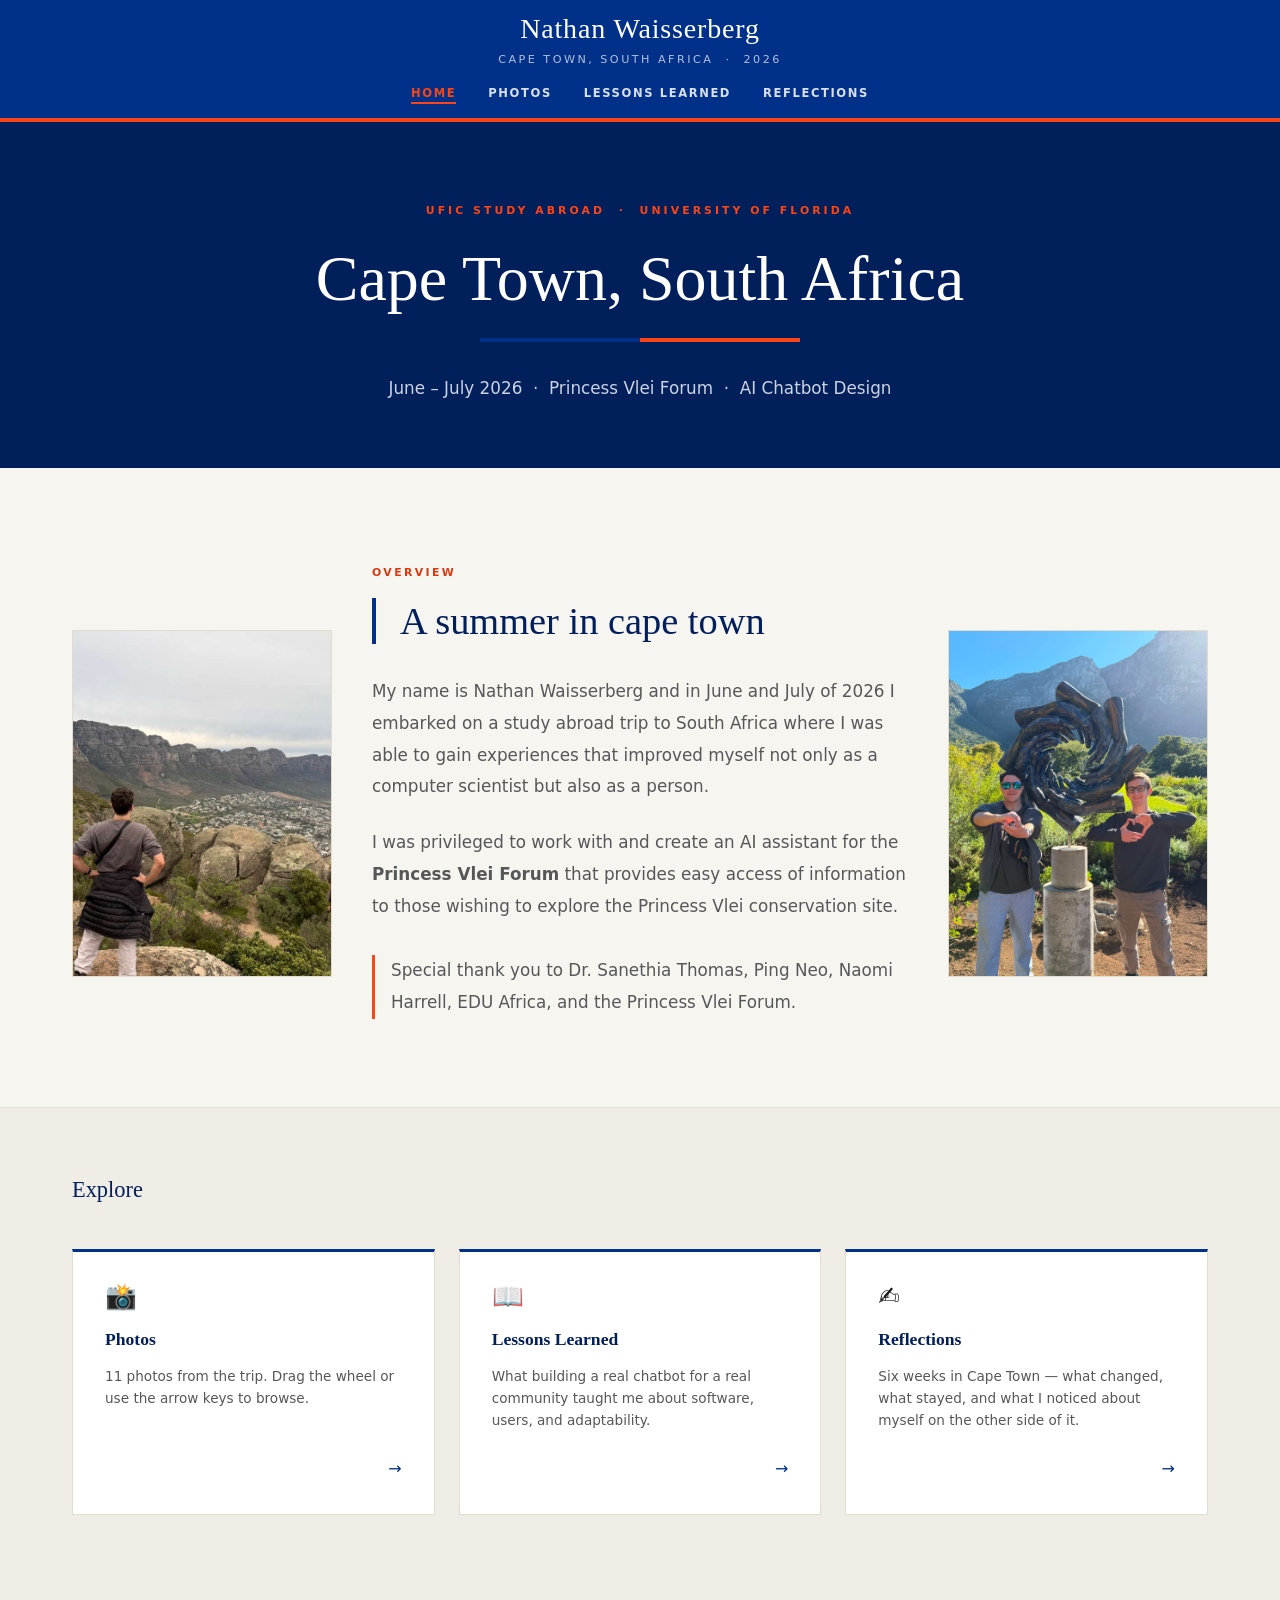
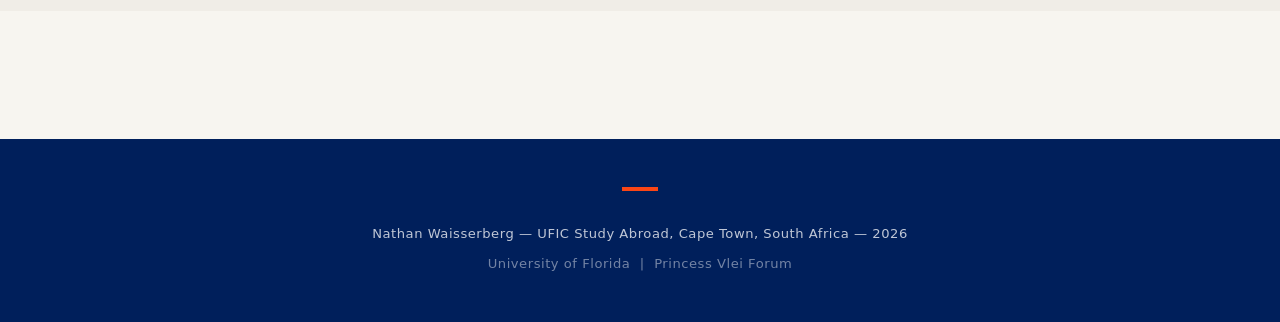
==== index.html @ ca20aad0 "Initial build of UFIC e-portfolio site Static HTML/CSS/JS site documenting the Cape Town study abroa" ====
<!DOCTYPE html>
<html lang="en">
<head>
  <meta charset="UTF-8" />
  <meta name="viewport" content="width=device-width, initial-scale=1.0" />
  <meta name="description" content="Nathan Waisserberg — UFIC Study Abroad, Cape Town South Africa, 2026. UX/UI and computer science program with the Princess Vlei Forum." />
  <title>Nathan Waisserberg — Cape Town 2026</title>

  <link rel="stylesheet" href="css/main.css" />
  <link rel="stylesheet" href="css/home.css" />
</head>
<body>

  <!-- =====================================================================
       HEADER — centered three-row layout (name / subtitle / nav)
       ===================================================================== -->
  <header class="site-header">
    <div class="header-inner">
      <a href="index.html" class="site-logo">Nathan Waisserberg</a>
      <p class="site-tagline">Cape Town, South Africa &nbsp;·&nbsp; 2026</p>
      <nav aria-label="Main navigation">
        <ul class="site-nav">
          <li><a href="index.html"           class="nav-link">Home</a></li>
          <li><a href="pictures.html"        class="nav-link">Photos</a></li>
          <li><a href="lessons-learned.html" class="nav-link">Lessons Learned</a></li>
          <li><a href="reflections.html"     class="nav-link">Reflections</a></li>
        </ul>
      </nav>
    </div>
  </header>


  <main class="page-content">


    <!-- -------------------------------------------------------------------
         HERO
         ------------------------------------------------------------------- -->
    <section class="hero" aria-label="Introduction">
      <p class="hero-eyebrow">UFIC Study Abroad &nbsp;·&nbsp; University of Florida</p>
      <h1 class="hero-title">Cape Town, South Africa</h1>
      <hr class="hero-rule" aria-hidden="true" />
      <p class="hero-subtitle">
        June &ndash; July 2026 &nbsp;&middot;&nbsp; Princess Vlei Forum &nbsp;&middot;&nbsp; AI Chatbot Design
      </p>
    </section>


    <!-- -------------------------------------------------------------------
         OVERVIEW — Nathan's own words from text.md
         ------------------------------------------------------------------- -->
    <section class="overview-section" aria-labelledby="overview-heading">
      <div class="container">
        <div class="overview-grid">

          <!-- Left photo -->
          <div class="overview-photo-col overview-photo-col--left">
            <figure>
              <div class="photo-frame photo-frame--tall">
                <img src="Photos/Lionhead Aura.jpeg" alt="Lion's Head at golden hour" />
              </div>
            </figure>
          </div>

          <!-- Text column -->
          <div class="overview-text">
            <p class="overview-section-label">Overview</p>
            <h2 id="overview-heading" class="overview-heading">
              A summer in cape town
            </h2>

            <div class="overview-body">
              <p>
                My name is Nathan Waisserberg and in June and July of 2026 I embarked on a
                study abroad trip to South Africa where I was able to gain experiences that
                improved myself not only as a computer scientist but also as a person.
              </p>

              <p>
                I was privileged to work with and create an AI assistant for the
                <strong>Princess Vlei Forum</strong> that provides easy access of information
                to those wishing to explore the Princess Vlei conservation site.
              </p>

              <p class="overview-thanks">
                Special thank you to Dr. Sanethia Thomas, Ping Neo, Naomi Harrell,
                EDU Africa, and the Princess Vlei Forum.
              </p>
            </div>
          </div>

          <!-- Right photo -->
          <div class="overview-photo-col overview-photo-col--right">
            <figure>
              <div class="photo-frame photo-frame--tall">
                <img src="Photos/Garden.jpeg" alt="Garden visit" />
              </div>
            </figure>
          </div>

        </div>
      </div>
    </section>


    <!-- -------------------------------------------------------------------
         QUICK-NAV CARDS
         ------------------------------------------------------------------- -->
    <section class="nav-cards-section" aria-label="Explore the portfolio">
      <div class="container">
        <h2 class="nav-cards-heading">Explore</h2>
        <div class="nav-cards-grid">

          <a href="pictures.html" class="nav-card">
            <div class="nav-card-icon" aria-hidden="true">📸</div>
            <h3 class="nav-card-title">Photos</h3>
            <p class="nav-card-desc">
              11 photos from the trip. Drag the wheel or use the arrow keys to browse.
            </p>
            <span class="nav-card-arrow" aria-hidden="true">→</span>
          </a>

          <a href="lessons-learned.html" class="nav-card">
            <div class="nav-card-icon" aria-hidden="true">📖</div>
            <h3 class="nav-card-title">Lessons Learned</h3>
            <p class="nav-card-desc">
              What building a real chatbot for a real community taught me about
              software, users, and adaptability.
            </p>
            <span class="nav-card-arrow" aria-hidden="true">→</span>
          </a>

          <a href="reflections.html" class="nav-card">
            <div class="nav-card-icon" aria-hidden="true">✍️</div>
            <h3 class="nav-card-title">Reflections</h3>
            <p class="nav-card-desc">
              Six weeks in Cape Town — what changed, what stayed, and what I
              noticed about myself on the other side of it.
            </p>
            <span class="nav-card-arrow" aria-hidden="true">→</span>
          </a>

        </div>
      </div>
    </section>


  </main>


  <footer class="site-footer">
    <p>Nathan Waisserberg &mdash; UFIC Study Abroad, Cape Town, South Africa &mdash; 2026</p>
    <p>University of Florida &nbsp;|&nbsp; Princess Vlei Forum</p>
  </footer>

  <script src="js/main.js" defer></script>

</body>
</html>
---- css/main.css ----
/* ==========================================================================
   MAIN.CSS — Shared styles for every page.
   Design system: University of Florida colors.
   Covers: tokens, reset, header/nav, footer, utilities.
   ========================================================================== */


/* --------------------------------------------------------------------------
   1. DESIGN TOKENS
   Colors drawn from the University of Florida brand palette:
     Blue #003087 · Orange #FA4616
   -------------------------------------------------------------------------- */
:root {
  /* --- University of Florida Palette --- */
  --green:   #003087;   /* UF Blue   — header, primary buttons, borders      */
  --gold:    #FA4616;   /* UF Orange — active states, accents, underlines    */
  --red:     #d63b10;   /* deep orange — pull quotes, CTAs (slightly darker) */
  --blue:    #001f5b;   /* deep UF Blue — hero backgrounds, headings         */
  --black:   #1a1a1a;   /* soft black  — body text                          */
  --white:   #ffffff;

  /* --- Neutrals --- */
  --cream:   #f7f5f0;   /* warm off-white — page background                 */
  --light:   #e2dbd0;   /* warm border / divider color                      */
  --mid:     #575757;   /* secondary text                                   */
  --pale:    #f0ede7;   /* light section backgrounds                        */

  /* --- Typography --- */
  --font-serif: Georgia, 'Palatino Linotype', Palatino, serif;
  --font-sans:  'Segoe UI', system-ui, -apple-system, 'Helvetica Neue', sans-serif;

  /* --- Spacing scale (4 px base) --- */
  --sp-1:  0.25rem;   /*  4px */
  --sp-2:  0.5rem;    /*  8px */
  --sp-3:  0.75rem;   /* 12px */
  --sp-4:  1rem;      /* 16px */
  --sp-6:  1.5rem;    /* 24px */
  --sp-8:  2rem;      /* 32px */
  --sp-10: 2.5rem;    /* 40px */
  --sp-12: 3rem;      /* 48px */
  --sp-16: 4rem;      /* 64px */
  --sp-24: 6rem;      /* 96px */
  --sp-32: 8rem;      /* 128px */

  /* --- Layout --- */
  --max-width:     1200px;
  --header-height: 106px;   /* accounts for 3-row centered header */
  --border-radius: 4px;
}


/* --------------------------------------------------------------------------
   2. RESET & BASE
   -------------------------------------------------------------------------- */
*, *::before, *::after {
  box-sizing: border-box;
  margin: 0;
  padding: 0;
}

html {
  font-size: 16px;
  scroll-behavior: smooth;
  -webkit-text-size-adjust: 100%;
}

body {
  font-family: var(--font-sans);
  color: var(--black);
  background-color: var(--cream);
  line-height: 1.65;
  min-height: 100vh;
}

img { display: block; max-width: 100%; height: auto; }
a   { color: inherit; text-decoration: none; }
ul, ol { list-style: none; }

:focus-visible {
  outline: 2px solid var(--gold);
  outline-offset: 3px;
}


/* --------------------------------------------------------------------------
   3. SITE HEADER — centered, three-row layout
   Row 1: Name (large serif)
   Row 2: Subtitle (location / year)
   Row 3: Navigation links
   -------------------------------------------------------------------------- */
.site-header {
  position: fixed;
  top: 0;
  left: 0;
  right: 0;
  background-color: var(--green);
  border-bottom: 4px solid var(--gold);
  z-index: 200;
}

/* Center everything; stack into three rows */
.header-inner {
  max-width: var(--max-width);
  margin: 0 auto;
  padding: 14px var(--sp-8) 12px;
  display: flex;
  flex-direction: column;
  align-items: center;
  gap: 6px;
}

/* Row 1 — name */
.site-logo {
  font-family: var(--font-serif);
  font-size: 1.75rem;
  color: var(--white);
  letter-spacing: 0.03em;
  line-height: 1.1;
  text-align: center;
}

/* Row 2 — location + year subtitle */
.site-tagline {
  font-size: 0.7rem;
  color: rgba(255, 255, 255, 0.7);
  text-transform: uppercase;
  letter-spacing: 0.22em;
  text-align: center;
}

/* Row 3 — nav links */
.site-nav {
  display: flex;
  align-items: center;
  gap: var(--sp-8);
  margin-top: 4px;
}

.nav-link {
  color: rgba(255, 255, 255, 0.85);
  font-size: 0.72rem;
  font-weight: 600;
  text-transform: uppercase;
  letter-spacing: 0.14em;
  padding-bottom: 2px;
  border-bottom: 2px solid transparent;
  transition: color 0.18s, border-color 0.18s;
  white-space: nowrap;
}

.nav-link:hover {
  color: var(--gold);
}

/* Active page link — gold underline */
.nav-link.active {
  color: var(--gold);
  border-bottom-color: var(--gold);
}


/* --------------------------------------------------------------------------
   4. PAGE CONTENT WRAPPER
   Pushes all content below the fixed header.
   -------------------------------------------------------------------------- */
.page-content {
  padding-top: var(--header-height);
  min-height: 100vh;
}


/* --------------------------------------------------------------------------
   5. LAYOUT UTILITIES
   -------------------------------------------------------------------------- */
.container {
  max-width: var(--max-width);
  margin: 0 auto;
  padding-left: var(--sp-8);
  padding-right: var(--sp-8);
}

.divider {
  border: none;
  border-top: 1px solid var(--light);
  margin: var(--sp-16) 0;
}

/* Small colored label above a heading */
.eyebrow {
  display: block;
  font-size: 0.68rem;
  font-weight: 700;
  text-transform: uppercase;
  letter-spacing: 0.22em;
  color: var(--red);
  margin-bottom: var(--sp-3);
}


/* --------------------------------------------------------------------------
   6. SITE FOOTER
   -------------------------------------------------------------------------- */
.site-footer {
  background-color: var(--blue);
  color: rgba(255, 255, 255, 0.75);
  padding: var(--sp-12) var(--sp-8);
  text-align: center;
  font-size: 0.82rem;
  letter-spacing: 0.04em;
  margin-top: var(--sp-32);
}

/* Gold accent rule above footer */
.site-footer::before {
  content: '';
  display: block;
  width: 36px;
  height: 4px;
  background: var(--gold);
  margin: 0 auto var(--sp-8);
}

.site-footer p + p {
  margin-top: var(--sp-2);
  opacity: 0.6;
}


/* --------------------------------------------------------------------------
   7. RESPONSIVE
   -------------------------------------------------------------------------- */
@media (max-width: 860px) {
  :root { --header-height: 96px; }
  .site-nav { gap: var(--sp-6); }
  .site-logo { font-size: 1.5rem; }
}

@media (max-width: 600px) {
  :root { --header-height: 106px; }
  .site-nav { gap: var(--sp-4); flex-wrap: wrap; justify-content: center; }
  .nav-link { font-size: 0.65rem; letter-spacing: 0.08em; }
  .site-logo { font-size: 1.3rem; }
  .header-inner { padding: 12px var(--sp-4) 10px; }
}
---- css/home.css ----
/* ==========================================================================
   HOME.CSS — Styles for index.html.
   Covers: hero, overview section (3-column), quick-nav cards.
   Color palette: University of Florida (see main.css tokens).
   ========================================================================== */


/* --------------------------------------------------------------------------
   1. HERO
   -------------------------------------------------------------------------- */
.hero {
  background-color: var(--blue);
  color: var(--white);
  padding: var(--sp-24) var(--sp-8) var(--sp-16);
  text-align: center;
}

.hero-eyebrow {
  font-size: 0.68rem;
  font-weight: 700;
  text-transform: uppercase;
  letter-spacing: 0.28em;
  color: var(--gold);
  margin-bottom: var(--sp-6);
}

.hero-title {
  font-family: var(--font-serif);
  font-size: clamp(2.4rem, 5vw, 4rem);
  font-weight: 400;
  line-height: 1.1;
  color: var(--white);
  margin-bottom: var(--sp-6);
}

/* Flag-color rule between title and subtitle */
.hero-rule {
  border: none;
  width: 100%;
  max-width: 320px;
  margin: 0 auto var(--sp-8);
  height: 4px;
  background: linear-gradient(to right, var(--green) 50%, var(--gold) 50%);
}

.hero-subtitle {
  font-size: 1.05rem;
  color: rgba(255,255,255,0.8);
  max-width: 52ch;
  margin: 0 auto;
  line-height: 1.75;
}


/* --------------------------------------------------------------------------
   2. OVERVIEW SECTION — 3-column: photo | text | photo
   -------------------------------------------------------------------------- */
.overview-section {
  padding: var(--sp-24) 0 var(--sp-16);
}

.overview-grid {
  display: grid;
  grid-template-columns: 260px 1fr 260px;
  grid-template-areas: "left text right";
  gap: var(--sp-10);
  align-items: center;
}

/* ---- Photo columns ---- */
.overview-photo-col {
  align-self: stretch;
  display: flex;
  align-items: center;
}

.overview-photo-col--left  { grid-area: left; }
.overview-photo-col--right { grid-area: right; }

/* Photo frame wrapper */
.photo-frame {
  position: relative;
  overflow: hidden;
  background-color: var(--light);
  border: 1px solid var(--light);
  width: 100%;
}

.photo-frame img {
  width: 100%;
  height: 100%;
  object-fit: cover;
  display: block;
}

.photo-frame--tall  { aspect-ratio: 3 / 4; }
.photo-frame--wide  { aspect-ratio: 16 / 9; }

/* ---- Text column ---- */
.overview-text {
  grid-area: text;
}

.overview-section-label {
  font-size: 0.68rem;
  font-weight: 700;
  text-transform: uppercase;
  letter-spacing: 0.22em;
  color: var(--red);
  margin-bottom: var(--sp-4);
}

.overview-heading {
  font-family: var(--font-serif);
  font-size: clamp(1.8rem, 3vw, 2.4rem);
  font-weight: 400;
  line-height: 1.2;
  color: var(--blue);
  margin-bottom: var(--sp-8);
  padding-left: var(--sp-6);
  border-left: 4px solid var(--green);
}

.overview-body p {
  font-size: 1.05rem;
  line-height: 1.9;
  color: var(--mid);
  margin-bottom: var(--sp-6);
  max-width: 65ch;
}

/* Acknowledgements line at bottom of overview */
.overview-thanks {
  font-size: 0.88rem;
  color: var(--mid);
  border-left: 3px solid var(--gold);
  padding-left: var(--sp-4);
  margin-top: var(--sp-8);
  line-height: 1.6;
}


/* --------------------------------------------------------------------------
   3. QUICK-NAV CARDS
   -------------------------------------------------------------------------- */
.nav-cards-section {
  padding: var(--sp-16) 0 var(--sp-24);
  background-color: var(--pale);
  border-top: 1px solid var(--light);
}

.nav-cards-heading {
  font-family: var(--font-serif);
  font-size: 1.4rem;
  color: var(--blue);
  margin-bottom: var(--sp-10);
  font-weight: 400;
}

.nav-cards-grid {
  display: grid;
  grid-template-columns: repeat(3, 1fr);
  gap: var(--sp-6);
}

.nav-card {
  display: flex;
  flex-direction: column;
  padding: var(--sp-8);
  background-color: var(--white);
  border: 1px solid var(--light);
  border-top: 3px solid var(--green);
  transition: border-top-color 0.2s, box-shadow 0.2s, transform 0.15s;
  color: inherit;
  text-decoration: none;
}

.nav-card:hover {
  border-top-color: var(--gold);
  box-shadow: 0 6px 20px rgba(0, 35, 149, 0.08);
  transform: translateY(-3px);
}

.nav-card-icon {
  font-size: 1.6rem;
  margin-bottom: var(--sp-4);
  line-height: 1;
}

.nav-card-title {
  font-family: var(--font-serif);
  font-size: 1.1rem;
  color: var(--blue);
  margin-bottom: var(--sp-3);
}

.nav-card-desc {
  font-size: 0.85rem;
  color: var(--mid);
  line-height: 1.6;
  flex: 1;
}

.nav-card-arrow {
  margin-top: var(--sp-6);
  font-size: 1rem;
  color: var(--green);
  align-self: flex-end;
  transition: color 0.2s, transform 0.2s;
}

.nav-card:hover .nav-card-arrow {
  color: var(--gold);
  transform: translateX(4px);
}


/* --------------------------------------------------------------------------
   4. RESPONSIVE
   -------------------------------------------------------------------------- */
@media (max-width: 1100px) {
  .overview-grid { grid-template-columns: 220px 1fr 220px; }
}

@media (max-width: 860px) {
  /* Tablet: photos side by side below text */
  .overview-grid {
    grid-template-columns: 1fr 1fr;
    grid-template-areas:
      "text text"
      "left right";
    gap: var(--sp-6);
  }
  .nav-cards-grid { grid-template-columns: 1fr 1fr; }
}

@media (max-width: 600px) {
  .hero { padding: var(--sp-16) var(--sp-4) var(--sp-12); }
  /* Mobile: single column, hide second photo */
  .overview-grid {
    grid-template-columns: 1fr;
    grid-template-areas:
      "text"
      "left";
  }
  .overview-photo-col--right { display: none; }
  .nav-cards-grid { grid-template-columns: 1fr; }
}
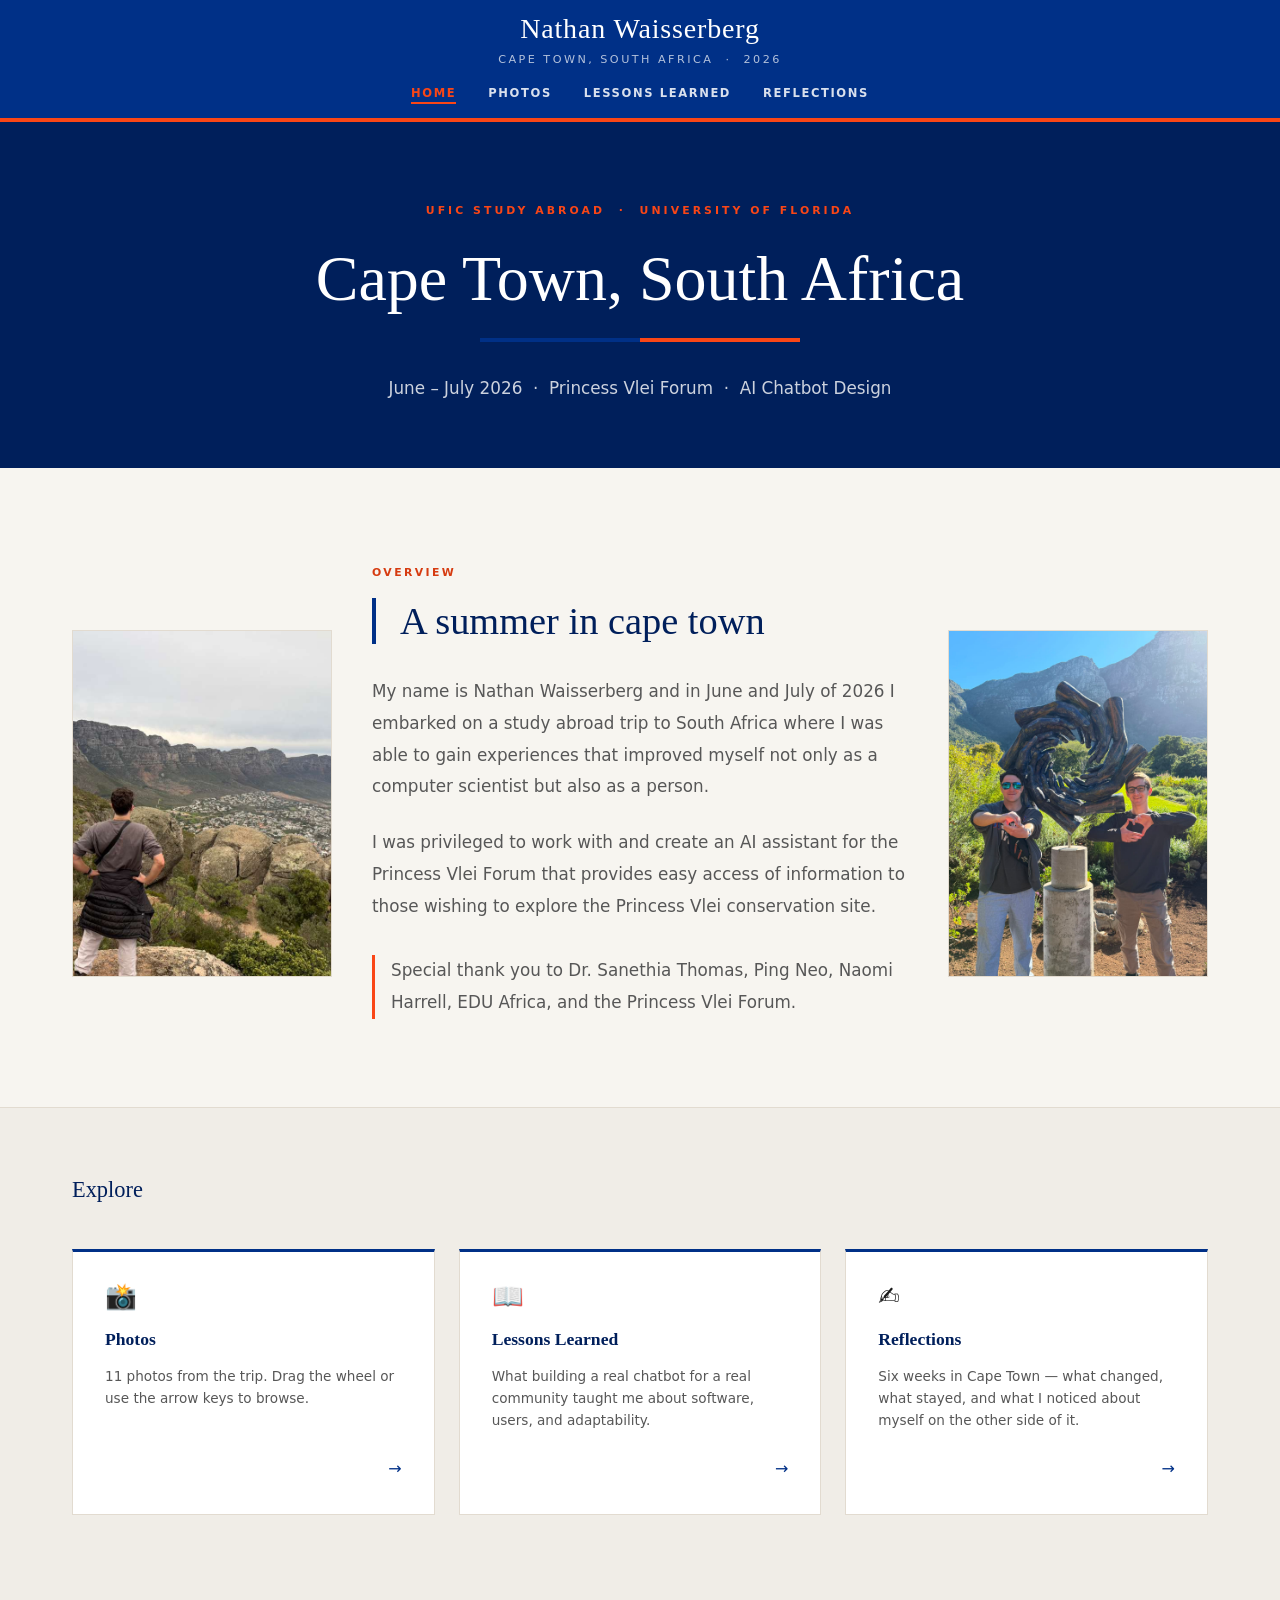
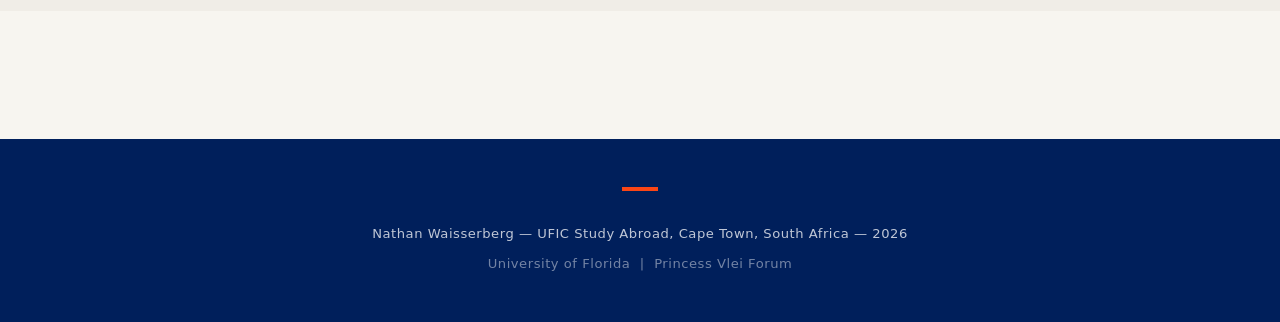
==== commit a3ef98bb: "Simplify article pages to flowing essay format Stripped article hero down to title only (removed eye" ====
--- a/index.html
+++ b/index.html
@@ -78,7 +78,7 @@
 
               <p>
                 I was privileged to work with and create an AI assistant for the
-                <strong>Princess Vlei Forum</strong> that provides easy access of information
+                Princess Vlei Forum that provides easy access of information
                 to those wishing to explore the Princess Vlei conservation site.
               </p>
 
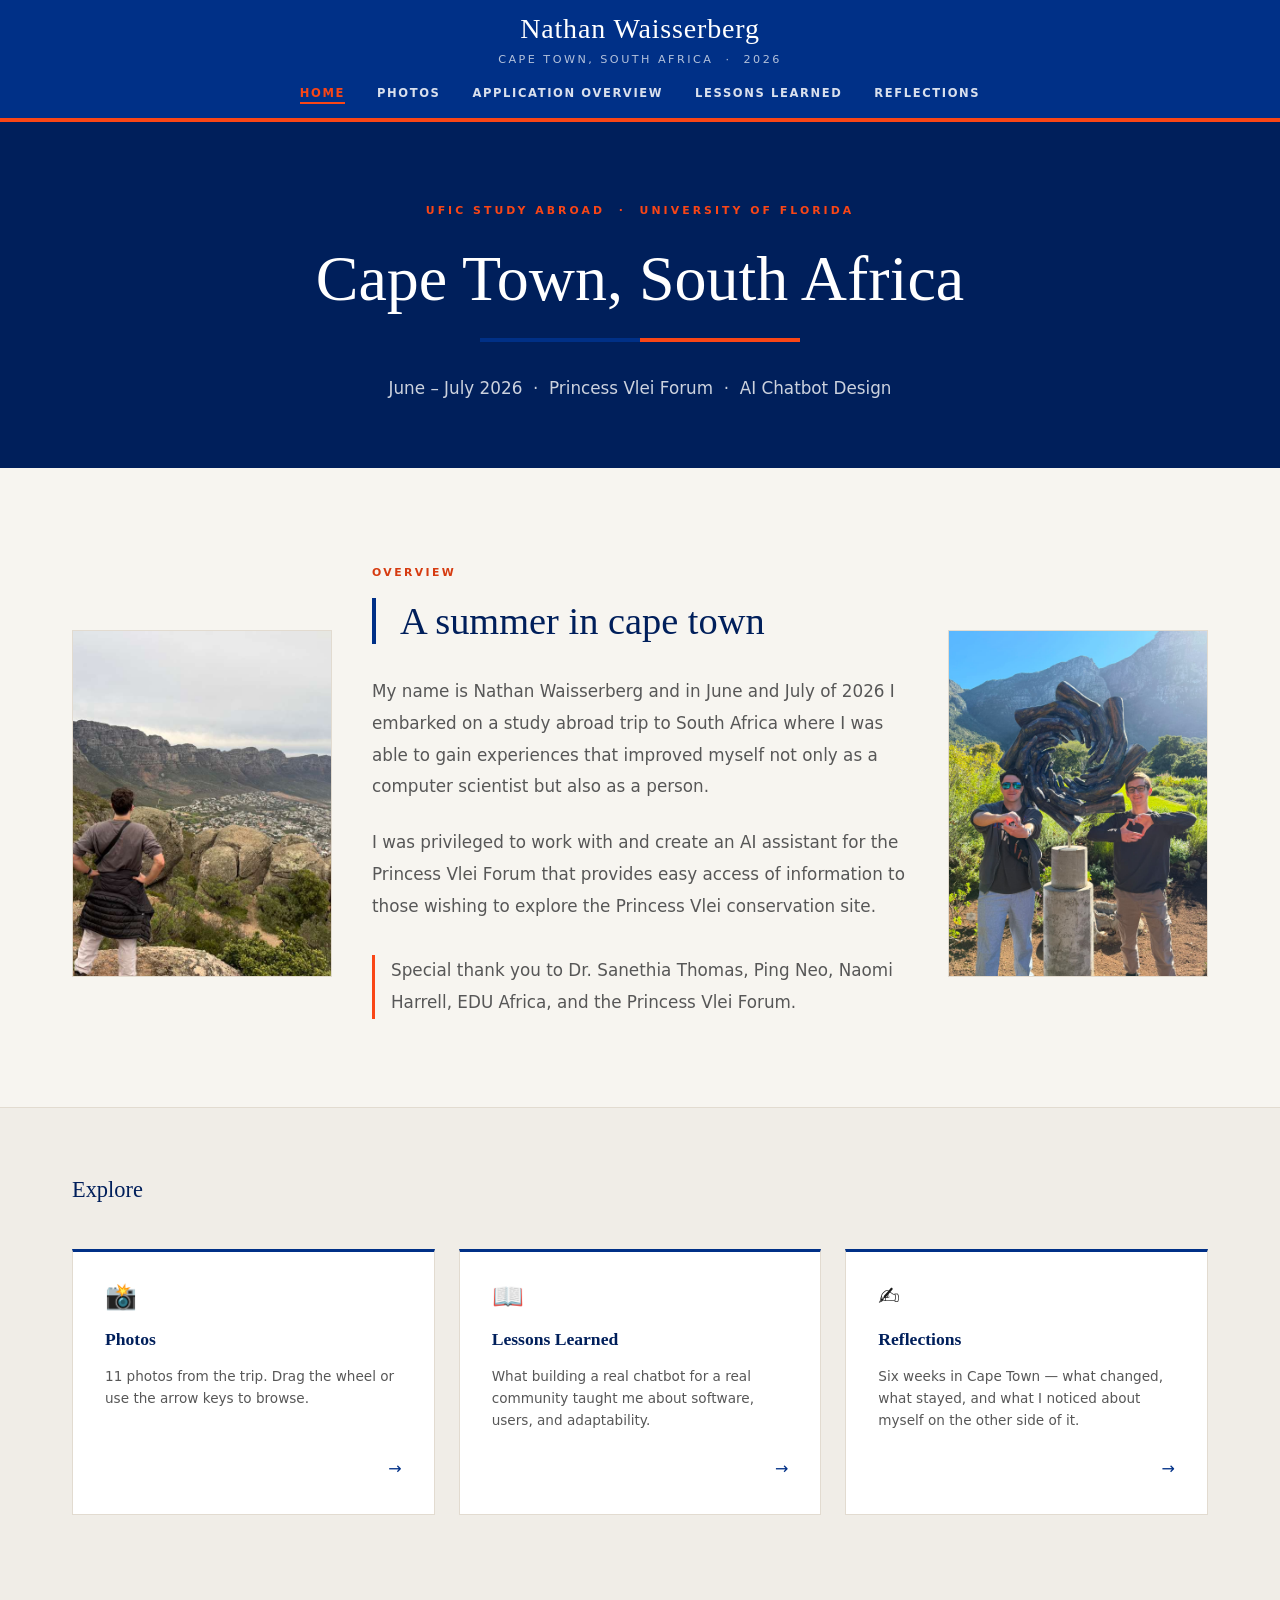
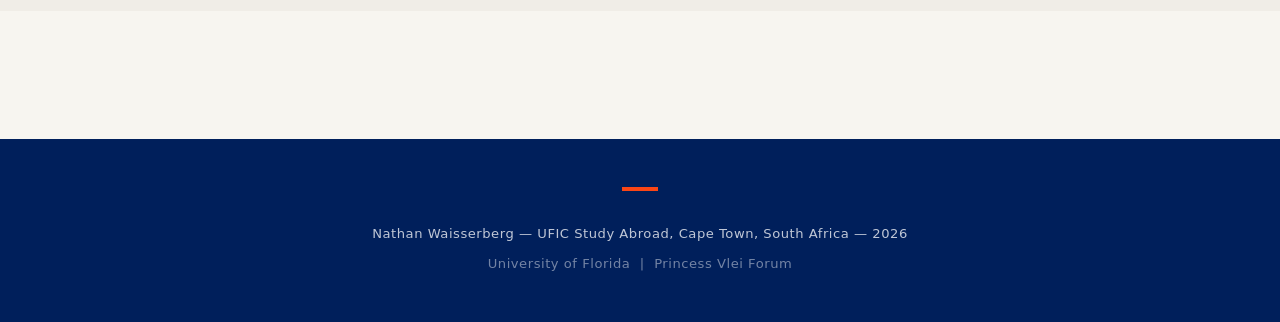
==== commit d0b36fbe: "Add Application Overview page, nav updates, and visual polish - Add application-overview.html with P" ====
--- a/index.html
+++ b/index.html
@@ -20,10 +20,11 @@
       <p class="site-tagline">Cape Town, South Africa &nbsp;·&nbsp; 2026</p>
       <nav aria-label="Main navigation">
         <ul class="site-nav">
-          <li><a href="index.html"           class="nav-link">Home</a></li>
-          <li><a href="pictures.html"        class="nav-link">Photos</a></li>
-          <li><a href="lessons-learned.html" class="nav-link">Lessons Learned</a></li>
-          <li><a href="reflections.html"     class="nav-link">Reflections</a></li>
+          <li><a href="index.html"                class="nav-link">Home</a></li>
+          <li><a href="pictures.html"             class="nav-link">Photos</a></li>
+          <li><a href="application-overview.html" class="nav-link">Application Overview</a></li>
+          <li><a href="lessons-learned.html"      class="nav-link">Lessons Learned</a></li>
+          <li><a href="reflections.html"          class="nav-link">Reflections</a></li>
         </ul>
       </nav>
     </div>
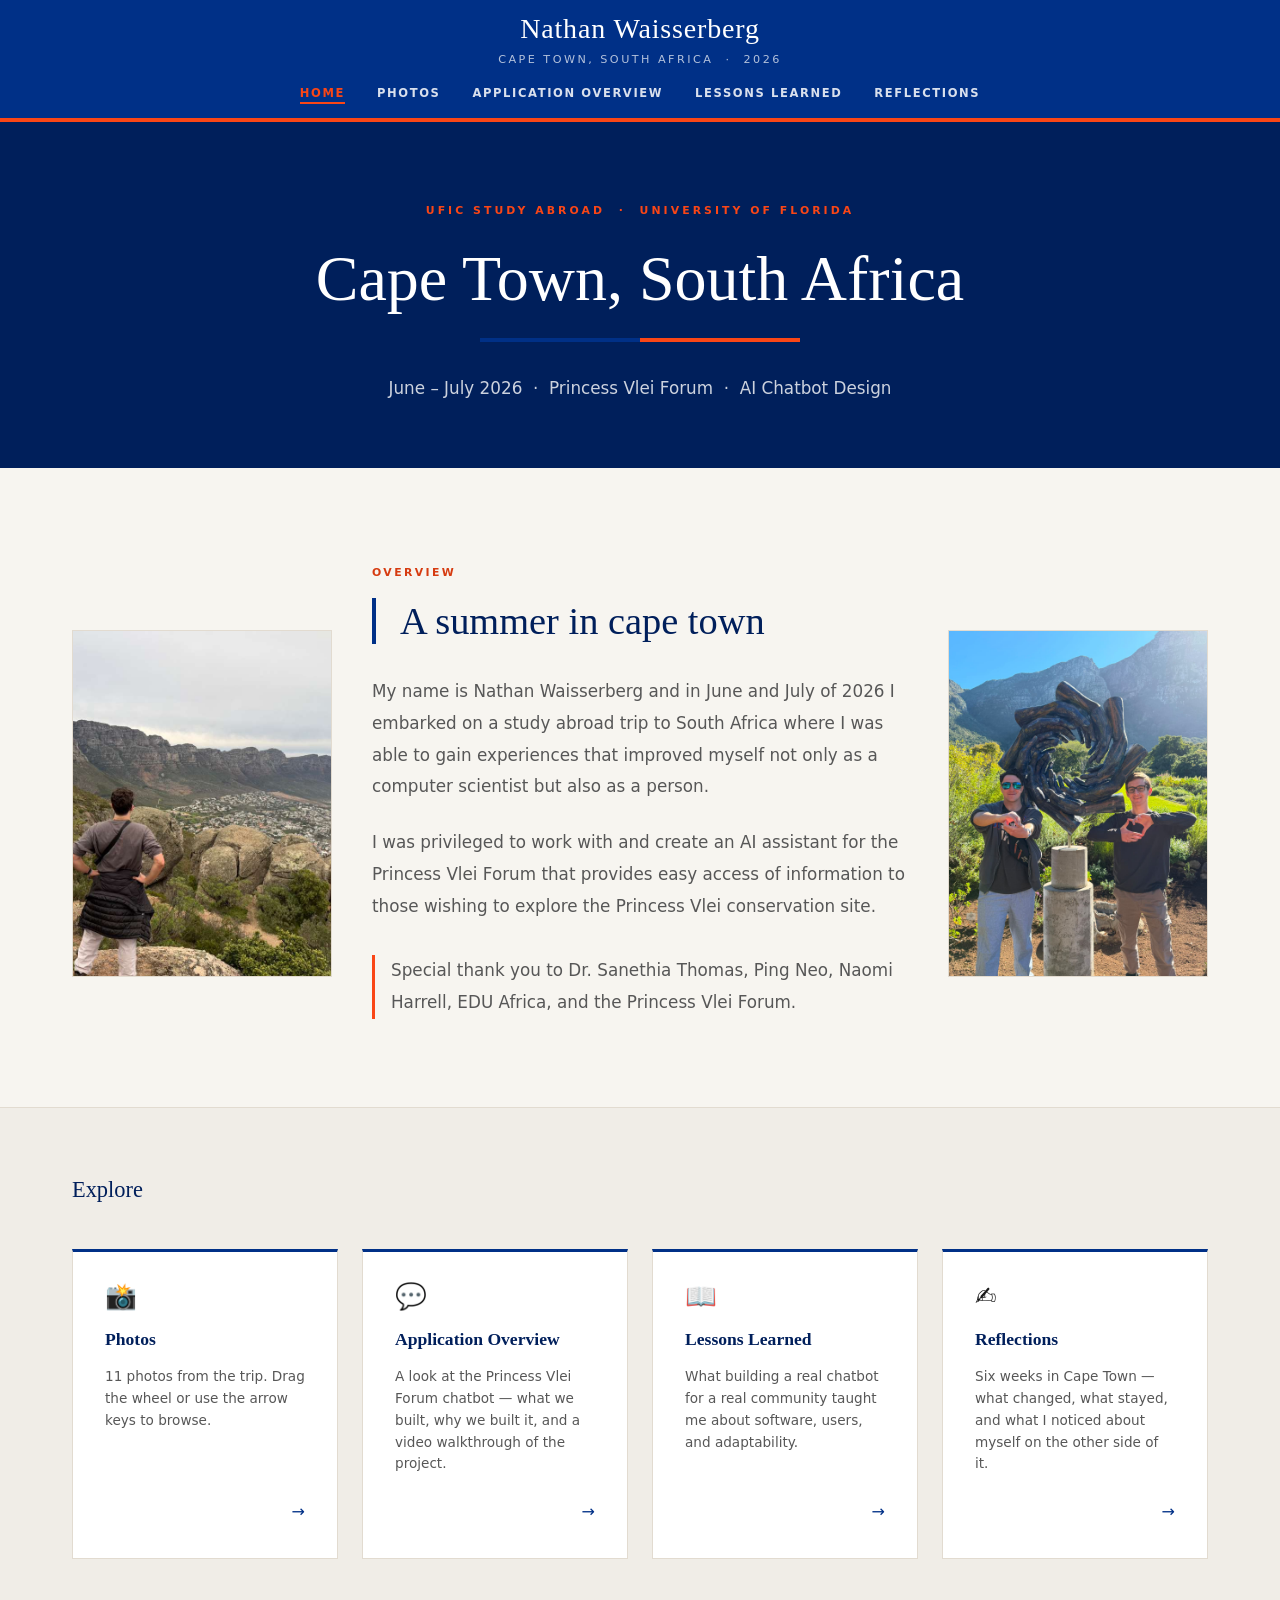
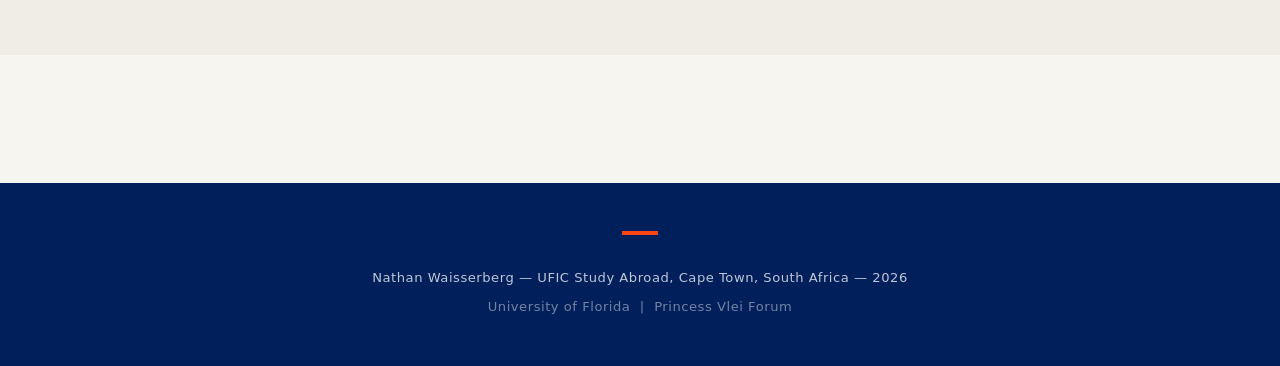
==== commit 9a7a6281: "Add Application Overview card to Explore section on home page - Insert nav card for application-over" ====
--- a/index.html
+++ b/index.html
@@ -121,6 +121,16 @@
             <span class="nav-card-arrow" aria-hidden="true">→</span>
           </a>
 
+          <a href="application-overview.html" class="nav-card">
+            <div class="nav-card-icon" aria-hidden="true">💬</div>
+            <h3 class="nav-card-title">Application Overview</h3>
+            <p class="nav-card-desc">
+              A look at the Princess Vlei Forum chatbot — what we built,
+              why we built it, and a video walkthrough of the project.
+            </p>
+            <span class="nav-card-arrow" aria-hidden="true">→</span>
+          </a>
+
           <a href="lessons-learned.html" class="nav-card">
             <div class="nav-card-icon" aria-hidden="true">📖</div>
             <h3 class="nav-card-title">Lessons Learned</h3>
--- a/css/home.css
+++ b/css/home.css
@@ -159,7 +159,7 @@
 
 .nav-cards-grid {
   display: grid;
-  grid-template-columns: repeat(3, 1fr);
+  grid-template-columns: repeat(4, 1fr);
   gap: var(--sp-6);
 }
 
